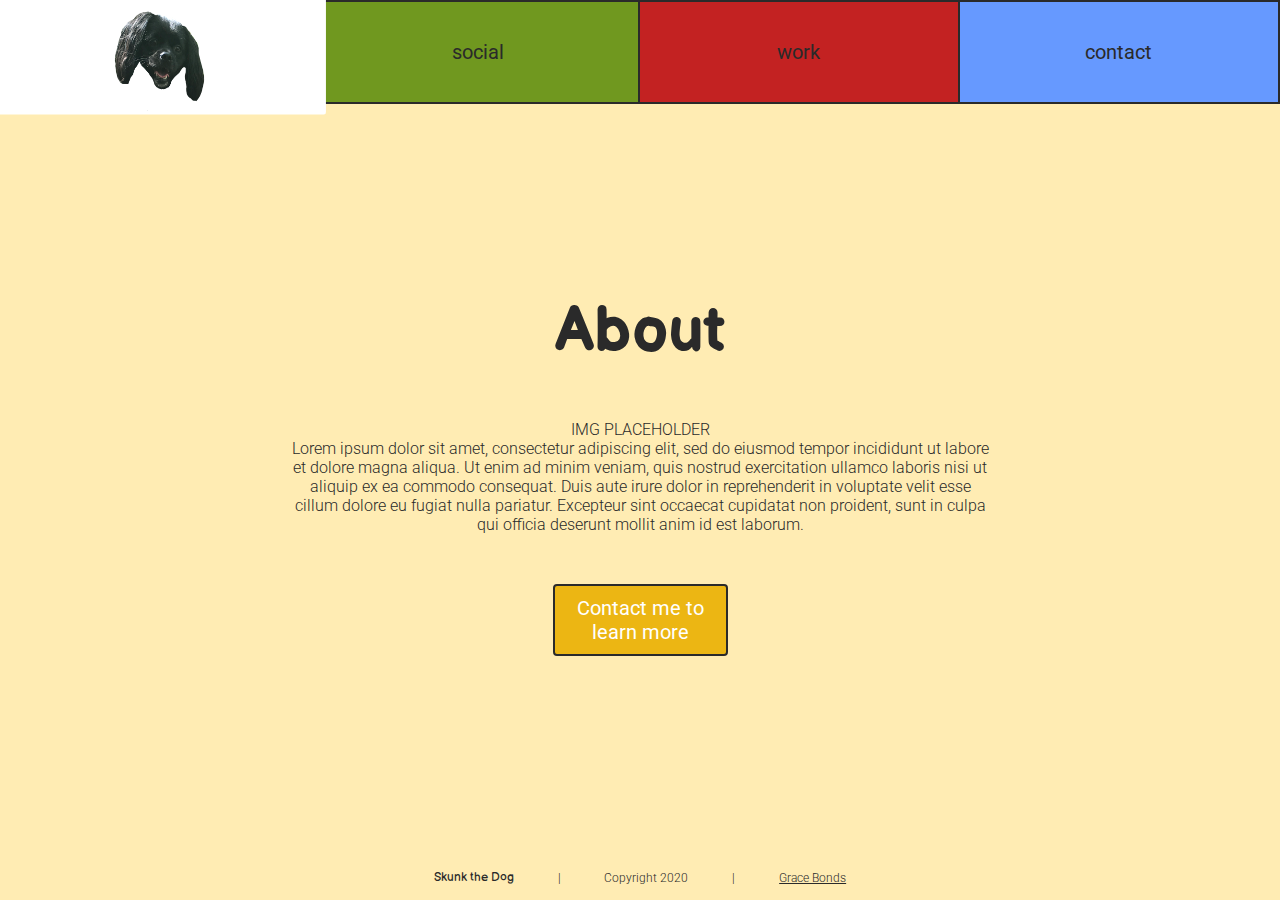
==== about/index.html @ 8d6aed48 "Added tablet/desktop styling for all pages except homepage" ====
<!doctype html>
<html class="no-js" lang="">

<head>
  <meta charset="utf-8">
  <title>About | Skunk the Dog</title>
  <meta name="description" content="">
  <meta name="viewport" content="width=device-width, initial-scale=1">

  <meta property="og:title" content="">
  <meta property="og:type" content="">
  <meta property="og:url" content="">
  <meta property="og:image" content="">

  <link rel="manifest" href="site.webmanifest">
  <link rel="apple-touch-icon" href="icon.png">
  <!-- Place favicon.ico in the root directory -->

  <link rel="stylesheet" href="../css/normalize.css">
  <link rel="stylesheet" href="../css/main.css">

  <meta name="theme-color" content="#fafafa">

  <!-- Google Fonts -->
  <link
    href="https://fonts.googleapis.com/css2?family=Balsamiq+Sans:wght@400;700&family=Roboto:wght@100;300;400&display=swap"
    rel="stylesheet">
</head>

<body class="color-1-light">

  <header>
    <nav>
      <ul>
        <a href="../index.html" class="border-heavy-left color-white home-link">
          <li>
            <img src="../img/skunk_outdoors_01_headcrop.png" alt="Link to homepage">
          </li>
        </a>
        <!--
        <a href="../about/index.html" class="color-1 border-heavy-left">
          <li>
            about
          </li>
        </a>
        -->
        <a href="../social/index.html" class="color-2">
          <li>
            social
          </li>
        </a>
        <a href="../work/index.html" class="color-3">
          <li>
            work
          </li>
        </a>
        <a href="../contact/index.html" class="color-4 border-heavy-right">
          <li>
            contact
          </li>
        </a>
      </ul>
    </nav>
  </header>

  <main>
    <h1>About</h1>
    <div class="content-container">
      <p>IMG PLACEHOLDER</p>
      <p>Lorem ipsum dolor sit amet, consectetur adipiscing elit, sed do eiusmod tempor incididunt ut labore et dolore
        magna aliqua. Ut enim ad minim veniam, quis nostrud exercitation ullamco laboris nisi ut aliquip ex ea commodo
        consequat. Duis aute irure dolor in reprehenderit in voluptate velit esse cillum dolore eu fugiat nulla
        pariatur.
        Excepteur sint occaecat cupidatat non proident, sunt in culpa qui officia deserunt mollit anim id est laborum.
      </p>
    </div> <!-- content-container ends -->
    <button class="color-1-dark">
      Contact me to <br>
      learn more
    </button>
  </main>

  <footer>
    <div class="footer-content-container">
      <div class="site-name">
        <a href="../index.html">Skunk the Dog</a>
      </div>
      <div>
        |
      </div>
      <div class="copyright">
        Copyright 2020
      </div>
      <div>
        |
      </div>
      <div class="author-name">
        <a href="http://www.gracebonds.com/" target="_new">
          Grace Bonds
        </a>
      </div>
    </div> <!-- footer-content-container ends -->
  </footer>


  <div>
    <!-- boilerplate script for js -->
    <script src="js/vendor/modernizr-3.11.2.min.js"></script>
    <script src="js/plugins.js"></script>
    <script src="js/main.js"></script>
  </div>

  <!-- Google Analytics: change UA-XXXXX-Y to be your site's ID. -->
  <script>
    window.ga = function () { ga.q.push(arguments) }; ga.q = []; ga.l = +new Date;
    ga('create', 'UA-XXXXX-Y', 'auto'); ga('set', 'anonymizeIp', true); ga('set', 'transport', 'beacon'); ga('send', 'pageview')
  </script>
  <script src="https://www.google-analytics.com/analytics.js" async></script>
</body>

</html>
---- css/main.css ----
/*! HTML5 Boilerplate v8.0.0 | MIT License | https://html5boilerplate.com/ */

/* main.css 2.1.0 | MIT License | https://github.com/h5bp/main.css#readme */

/*
 * What follows is the result of much research on cross-browser styling.
 * Credit left inline and big thanks to Nicolas Gallagher, Jonathan Neal,
 * Kroc Camen, and the H5BP dev community and team.
 */

/* ==========================================================================
   Base styles: opinionated defaults
   ========================================================================== */

html {
  color: #222;
  font-size: 1em;
  line-height: 1.4;
}

/*
 * Remove text-shadow in selection highlight:
 * https://twitter.com/miketaylr/status/12228805301
 *
 * Vendor-prefixed and regular ::selection selectors cannot be combined:
 * https://stackoverflow.com/a/16982510/7133471
 *
 * Customize the background color to match your design.
 */

::-moz-selection {
  background: #b3d4fc;
  text-shadow: none;
}

::selection {
  background: #b3d4fc;
  text-shadow: none;
}

/*
 * A better looking default horizontal rule
 */

hr {
  display: block;
  height: 1px;
  border: 0;
  border-top: 1px solid #ccc;
  margin: 1em 0;
  padding: 0;
}

/*
 * Remove the gap between audio, canvas, iframes,
 * images, videos and the bottom of their containers:
 * https://github.com/h5bp/html5-boilerplate/issues/440
 */

audio, canvas, iframe, img, svg, video {
  vertical-align: middle;
}

/*
 * Remove default fieldset styles.
 */

fieldset {
  border: 0;
  margin: 0;
  padding: 0;
}

/*
 * Allow only vertical resizing of textareas.
 */

textarea {
  resize: vertical;
}

/* ==========================================================================
   Author's custom styles
   ========================================================================== */

/* ----- Clearing Format Styles ----- */

h1, h2, h3, h4, p, figure {
  margin: 0;
  /* overrides default margins */
}

ul {
  margin: 0;
  padding: 0;
  /* overrides default margin and padding on lists */
}

li {
  list-style: none;
}

a {
  text-decoration: none;
  color: inherit;
}

/* ----- Global Layout Styles ----- */

html, body {
  height: 100%;
  /* above rule helps footer stick to bottom */
  /* source for sticky footer code: https://css-tricks.com/couple-takes-sticky-footer/ */
}

body {
  display: flex;
  flex-direction: column;
  /* above 2 rules help footer stick to bottom */
}

main {
  display: flex;
  justify-content: center;
  align-items: center;
  flex-direction: column;
  flex: 1 0 auto;
  /* above 1 rule helps footer stick to bottom */
  margin: 50px 25px 100px 25px;
  text-align: center;
}

footer {
  flex-shrink: 0;
  /* above rule helps footer stick to bottom */
}

/* ----- Typography & Coloring Styles ----- */

body {
  font: 300 16px 'Roboto', sans-serif;
  color: #2a2a2a;
}

h1 {
  font: 700 3em 'Balsamiq Sans', cursive;
}

.color-1 {
  background-color: hsl(45, 100%, 50%);
}

.color-1-light {
  background-color: hsl(45, 100%, 85%);
}

.color-1-dark {
  background-color: hsl(45, 85%, 50%);
  /* setting this above color for better contrast with white text */
}

.color-2 {
  background-color: hsl(80, 66%, 36%);
}

.color-2-light {
  background-color: hsl(80, 66%, 85%);
}

.color-3 {
  background-color: hsl(0, 70%, 45%);
}

.color-3-light {
  background-color: hsl(0, 70%, 85%);
}

.color-4 {
  background-color: hsl(220, 100%, 70%);
}

.color-4-light {
  background-color: hsla(220, 100%, 85%);
}

.color-white {
  background-color: white;
}

/* ---------- Base Nav Styles ---------- */

nav ul {
  display: flex;
  justify-content: space-around;
  align-items: center;
}

nav a {
  /* breaking out border stylings below so I can specify width on top and sides */
  border-width: 2.5px 1.5px;
  border-style: solid;
  border-color: #2a2a2a;
  width: 25%;
  min-height: 100px;
  display: flex;
  justify-content: center;
  align-items: center;
  font: 400 1em 'Roboto', sans-serif;
}

nav a:hover {
  transform: scale(1.05, 1.25);
  transition-duration: 0.2s;
  border-radius: 2px;
  border: none;
  /* TODO how can I remove border and transform element without affecting alignment of neighboring nav item? */
}

.border-heavy-left {
  border-left: 2.5px solid #2a2a2a;
}

.border-heavy-right {
  border-right: 2.5px solid #2a2a2a;
}

.border-light-bottom {
  border-bottom: 1.5px solid #2a2a2a;
}

.border-light-top {
  border-top: 1.5px solid #2a2a2a;
}

.home-link img {
  width: 85%;
  max-width: 90px;
  margin: 1.25em 0 0 .5em;
  /* transform: rotate(5deg) */
}

.home-link a:hover {
  /* TODO is there a way to prevent this particular nav item from scaling? apparently scaling affects all child elements. 
  code below DID NOT have any effect. */
  /* transform: scale(0,0);
  border-radius: 0;
  border: 2.5px solid #2a2a2a; */
}

.home-link img:hover {
  /* transform: scale(1.01) rotate(7deg);
  transition-duration: 0.2s; */
}

/* ---------- Base Footer Styles ---------- */

/* ----- See "Global Layout Styles" section for rules making footer stick to bottom ---- */

footer {
  display: flex;
  justify-content: center;
  align-items: center;
}

.footer-content-container {
  display: flex;
  justify-content: space-evenly;
  align-items: center;
  font-size: .75em;
  margin-bottom: 15px;
  width: 90%;
  max-width: 500px;
}

.site-name {
  font: 400 1em 'Balsamiq Sans', cursive;
}

footer .author-name a {
  text-decoration: underline;
}

footer .site-name a:hover,
footer .author-name a:hover {
  color: hsl(220, 75%, 50%);
  /* this color is slightly darker than the standard blue */
}

footer .author-name a:active {
  font-weight: 400;
}

/* TODO should I apply the link styling to all links? */

/* ---------- Base Pages Styles ---------- */

/* ---------- [About, Social, Work, Contact] 
              Homepage Styles are farther below since it's more specific ---------- */

main h1 {
  margin-bottom: 25px;
}

.content-container {
  margin: 25px 0;
}

button {
  width: 75%;
  max-width: 175px;
  margin: 25px 0;
  padding: 10px;
  color: white;
  border: 2px solid #2a2a2a;
  /* font: 400 1.125em 'Balsamiq Sans', cursive; */
  /* I can't decide between using Balsamiq or Roboto for buttons, leaving Roboto active */
  font: 400 1.25em 'Roboto', sans-serif;
  border-radius: 4px;
}

/* ---------- Base Homepage Styles ---------- */

/* ---------- Styling for all other pages is above ---------- */

#homepage-hero {
  display: flex;
  justify-content: center;
  align-items: center;
  flex-flow: column;
}

#homepage-hero h1 {
  font-size: 13vw;
  text-align: center;
  margin: 15px;
}

#homepage-hero img {
  width: 85%;
  margin: 15px;
}

#homepage-hero img:hover {
  transform: scale(1.01) rotate(2deg);
  transition-duration: 0.2s;
}

#homepage-nav {
  margin-bottom: 75px;
}

#homepage-nav ul {
  margin: 15px;
  justify-content: center;
  flex-flow: row wrap;
}

#homepage-nav a {
  width: 48%;
}

/* ==========================================================================
   Helper classes
   ========================================================================== */

/*
 * Hide visually and from screen readers
 */

.hidden, [hidden] {
  display: none !important;
}

/*
 * Hide only visually, but have it available for screen readers:
 * https://snook.ca/archives/html_and_css/hiding-content-for-accessibility
 *
 * 1. For long content, line feeds are not interpreted as spaces and small width
 *    causes content to wrap 1 word per line:
 *    https://medium.com/@jessebeach/beware-smushed-off-screen-accessible-text-5952a4c2cbfe
 */

.sr-only {
  border: 0;
  clip: rect(0, 0, 0, 0);
  height: 1px;
  margin: -1px;
  overflow: hidden;
  padding: 0;
  position: absolute;
  white-space: nowrap;
  width: 1px;
  /* 1 */
}

/*
 * Extends the .sr-only class to allow the element
 * to be focusable when navigated to via the keyboard:
 * https://www.drupal.org/node/897638
 */

.sr-only.focusable:active, .sr-only.focusable:focus {
  clip: auto;
  height: auto;
  margin: 0;
  overflow: visible;
  position: static;
  white-space: inherit;
  width: auto;
}

/*
 * Hide visually and from screen readers, but maintain layout
 */

.invisible {
  visibility: hidden;
}

/*
 * Clearfix: contain floats
 *
 * For modern browsers
 * 1. The space content is one way to avoid an Opera bug when the
 *    `contenteditable` attribute is included anywhere else in the document.
 *    Otherwise it causes space to appear at the top and bottom of elements
 *    that receive the `clearfix` class.
 * 2. The use of `table` rather than `block` is only necessary if using
 *    `:before` to contain the top-margins of child elements.
 */

.clearfix::before, .clearfix::after {
  content: " ";
  display: table;
}

.clearfix::after {
  clear: both;
}

/* ==========================================================================
   EXAMPLE Media Queries for Responsive Design.
   These examples override the primary ('mobile first') styles.
   Modify as content requires.
   ========================================================================== */

@media only screen and (min-width: 35em) {
  /* Tablet Styles */
  /* ---------- Tablet Nav Styles ---------- */
  nav a {
    font-size: 1.25em;
  }
  .home-link img {
    width: 100%;
    margin: .75em 0 0 0;
  }
  /* ---------- Tablet Footer Styles ---------- */
  /* ---------- Tablet Pages Styles ---------- */
  /* ---------- [About, Social, Work, Contact] 
              Homepage Styles are farther below since it's more specific ---------- */
  main {
    margin: 75px 150px;
  }
  .content-container {
    max-width: 700px;
  }
  h1 {
    font-size: 4em;
  }
  /* ---------- Tablet Homepage Styles ---------- */
}

@media print, (-webkit-min-device-pixel-ratio: 1.25), (min-resolution: 1.25dppx), (min-resolution: 120dpi) {
  /* Style adjustments for high resolution devices */
}

/* ==========================================================================
   Print styles.
   Inlined to avoid the additional HTTP request:
   https://www.phpied.com/delay-loading-your-print-css/
   ========================================================================== */

@media print {
  *, *::before, *::after {
    background: #fff !important;
    color: #000 !important;
    /* Black prints faster */
    box-shadow: none !important;
    text-shadow: none !important;
  }
  a, a:visited {
    text-decoration: underline;
  }
  a[href]::after {
    content: " (" attr(href) ")";
  }
  abbr[title]::after {
    content: " (" attr(title) ")";
  }
  /*
   * Don't show links that are fragment identifiers,
   * or use the `javascript:` pseudo protocol
   */
  a[href^="#"]::after, a[href^="javascript:"]::after {
    content: "";
  }
  pre {
    white-space: pre-wrap !important;
  }
  pre, blockquote {
    border: 1px solid #999;
    page-break-inside: avoid;
  }
  /*
   * Printing Tables:
   * https://web.archive.org/web/20180815150934/http://css-discuss.incutio.com/wiki/Printing_Tables
   */
  thead {
    display: table-header-group;
  }
  tr, img {
    page-break-inside: avoid;
  }
  p, h2, h3 {
    orphans: 3;
    widows: 3;
  }
  h2, h3 {
    page-break-after: avoid;
  }
}
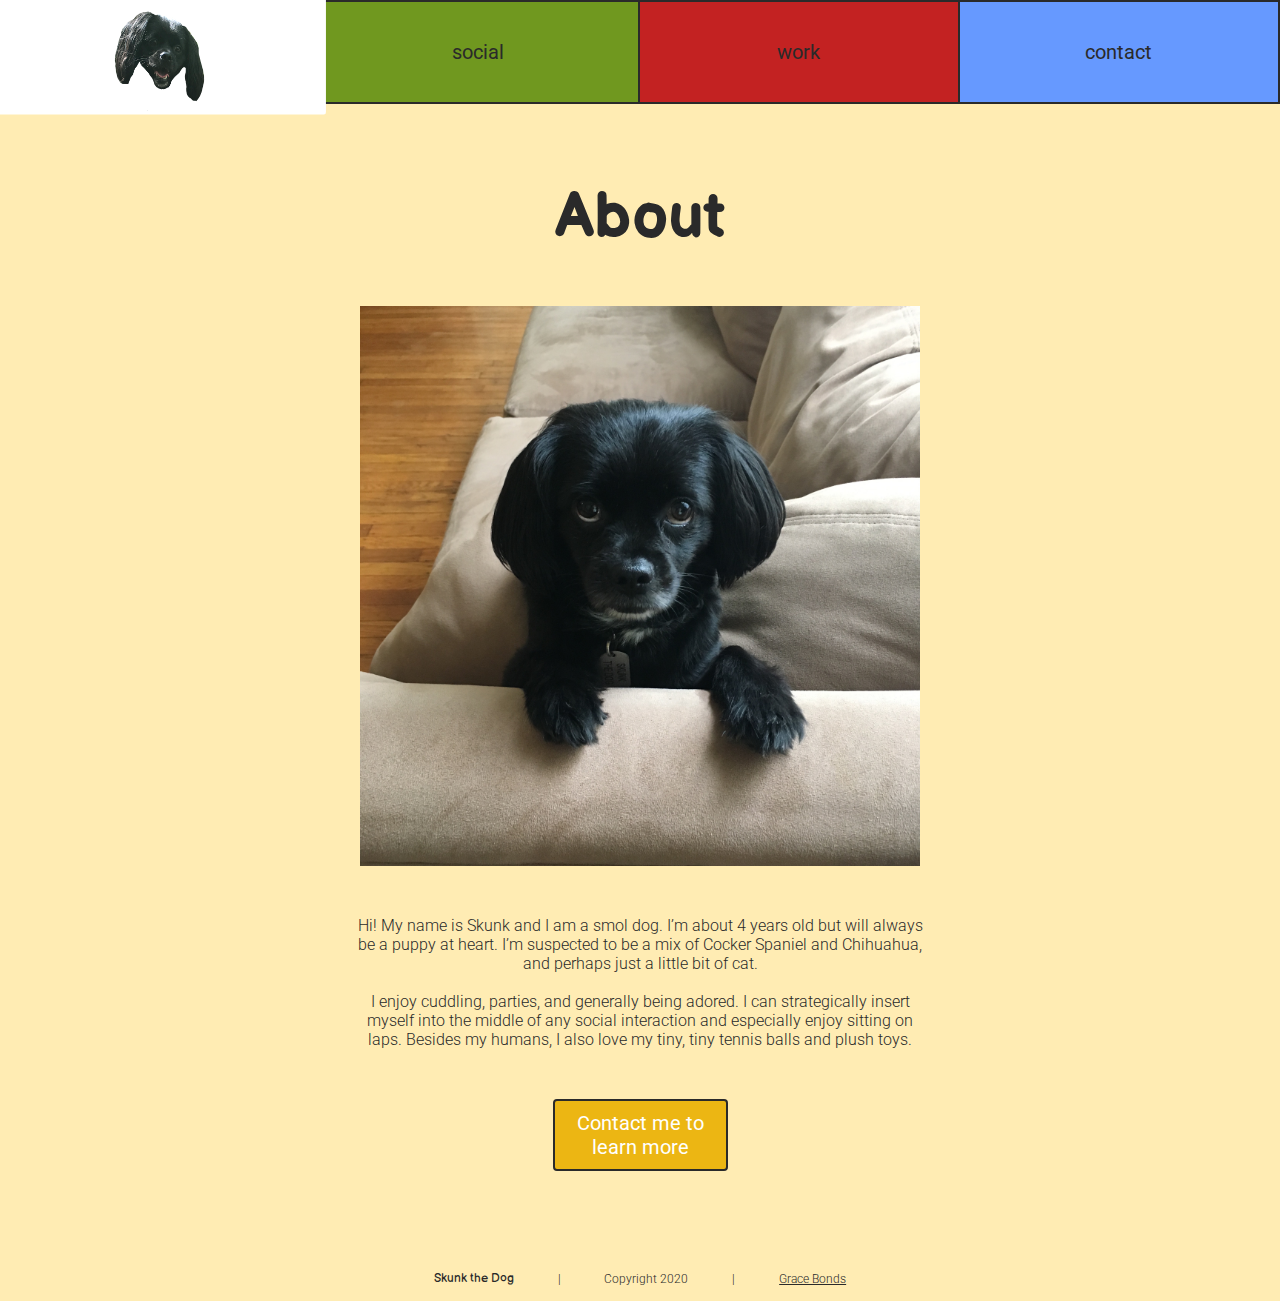
==== commit 5c65c670: "Added content to About and Work pages, updated desktop and mobile styling" ====
--- a/about/index.html
+++ b/about/index.html
@@ -66,12 +66,14 @@
   <main>
     <h1>About</h1>
     <div class="content-container">
-      <p>IMG PLACEHOLDER</p>
-      <p>Lorem ipsum dolor sit amet, consectetur adipiscing elit, sed do eiusmod tempor incididunt ut labore et dolore
-        magna aliqua. Ut enim ad minim veniam, quis nostrud exercitation ullamco laboris nisi ut aliquip ex ea commodo
-        consequat. Duis aute irure dolor in reprehenderit in voluptate velit esse cillum dolore eu fugiat nulla
-        pariatur.
-        Excepteur sint occaecat cupidatat non proident, sunt in culpa qui officia deserunt mollit anim id est laborum.
+      <img src="../img/couch_square.JPG" alt="Skunk the Dog sitting on a couch">
+      <p>Hi! My name is Skunk and I am a smol dog. I’m about 4 years old but will always be a puppy at heart. I’m
+        suspected to be a mix of Cocker Spaniel and Chihuahua, and perhaps just a little bit of cat. 
+        <br>
+        <br>
+        I enjoy cuddling, parties, and generally being adored. I can strategically insert myself into the middle of any
+        social interaction and especially enjoy sitting on laps. Besides my humans, I also love my tiny, tiny tennis
+        balls and plush toys.
       </p>
     </div> <!-- content-container ends -->
     <button class="color-1-dark">
--- a/css/main.css
+++ b/css/main.css
@@ -280,8 +280,7 @@
   text-decoration: underline;
 }
 
-footer .site-name a:hover,
-footer .author-name a:hover {
+footer .site-name a:hover, footer .author-name a:hover {
   color: hsl(220, 75%, 50%);
   /* this color is slightly darker than the standard blue */
 }
@@ -303,6 +302,36 @@
 
 .content-container {
   margin: 25px 0;
+  display: flex;
+  justify-content: center;
+  align-items: center;
+  flex-flow: column wrap;
+}
+
+.content-container img {
+  width: 80%;
+  margin-bottom: 50px;
+  /* setting margin-bottom to 50 so it matches the space between h1/content-container and content-container/button */
+}
+
+.content-container p {
+  max-width: 575px;
+}
+
+.content-container ul {
+  display: flex;
+  justify-content: space-between;
+  align-items: flex-start;
+  flex-flow: row wrap;
+  width: 75%;
+  margin-left: 50px;
+}
+
+.content-container li {
+  list-style: disc outside;
+  text-align: left;
+  width: 45%;
+  margin: 10px 10px 10px 15px;
 }
 
 button {
@@ -322,25 +351,26 @@
 
 /* ---------- Styling for all other pages is above ---------- */
 
-#homepage-hero {
+.homepage-content-container {
   display: flex;
   justify-content: center;
   align-items: center;
   flex-flow: column;
-}
-
-#homepage-hero h1 {
+  margin: 25px 0;
+}
+
+.homepage-content-container h1 {
   font-size: 13vw;
   text-align: center;
   margin: 15px;
 }
 
-#homepage-hero img {
+.homepage-content-container img {
   width: 85%;
   margin: 15px;
 }
 
-#homepage-hero img:hover {
+.homepage-content-container img:hover {
   transform: scale(1.01) rotate(2deg);
   transition-duration: 0.2s;
 }
@@ -444,7 +474,8 @@
    Modify as content requires.
    ========================================================================== */
 
-@media only screen and (min-width: 35em) {
+@media only screen and (min-width: 1024px) {
+  /* NOTE set min-width to 1024px b/c homepage nav items weren't lining up in row between 768-1024px width */
   /* Tablet Styles */
   /* ---------- Tablet Nav Styles ---------- */
   nav a {
@@ -454,78 +485,130 @@
     width: 100%;
     margin: .75em 0 0 0;
   }
-  /* ---------- Tablet Footer Styles ---------- */
   /* ---------- Tablet Pages Styles ---------- */
   /* ---------- [About, Social, Work, Contact] 
               Homepage Styles are farther below since it's more specific ---------- */
   main {
     margin: 75px 150px;
-  }
+    justify-content: flex-start;
+  }
+
+
   .content-container {
-    max-width: 700px;
-  }
+max-width: 700px;
+  }
+
+
+/* WORKING 
+  .content-container {
+    flex-flow: row wrap;
+    align-items: flex-start;
+    
+  }
+
+  .content-container img,
+  .content-container p
+  .content-container ul {
+    width: 45%;
+  }
+
+copied from base styling
+  .content-container {
+    margin: 25px 0;
+    display: flex;
+    justify-content: center;
+    align-items: center;
+    flex-flow: column wrap;
+}
+
+*/
+
+
   h1 {
     font-size: 4em;
   }
   /* ---------- Tablet Homepage Styles ---------- */
-}
-
-@media print, (-webkit-min-device-pixel-ratio: 1.25), (min-resolution: 1.25dppx), (min-resolution: 120dpi) {
-  /* Style adjustments for high resolution devices */
-}
-
-/* ==========================================================================
+  .homepage-content-container {
+    display: flex;
+    justify-content: center;
+    align-items: center;
+    flex-flow: row-reverse;
+    /* max-width: 1600px; */
+    /* TODO how to prevent container from getting too big, while also centering content? 
+    might need to add another div layer. */
+  }
+  .homepage-content-container h1 {
+    font-size: 7vw;
+    text-align: left;
+    margin-left: 50px;
+  }
+  .homepage-content-container img {
+    width: 50%;
+  }
+  #homepage-nav ul {
+    margin: 0;
+  }
+  #homepage-nav a {
+    width: 24.66%;
+    border-width: 2.5px 1.5px;
+  }
+  #homepage-nav a:first-child {
+    border-left: 2.5px solid #2a2a2a;
+  }
+  #homepage-nav a:last-child {
+    border-right: 2.5px solid #2a2a2a;
+  }
+  /* ==========================================================================
    Print styles.
    Inlined to avoid the additional HTTP request:
    https://www.phpied.com/delay-loading-your-print-css/
    ========================================================================== */
-
-@media print {
-  *, *::before, *::after {
-    background: #fff !important;
-    color: #000 !important;
-    /* Black prints faster */
-    box-shadow: none !important;
-    text-shadow: none !important;
-  }
-  a, a:visited {
-    text-decoration: underline;
-  }
-  a[href]::after {
-    content: " (" attr(href) ")";
-  }
-  abbr[title]::after {
-    content: " (" attr(title) ")";
-  }
-  /*
+  @media print {
+    *, *::before, *::after {
+      background: #fff !important;
+      color: #000 !important;
+      /* Black prints faster */
+      box-shadow: none !important;
+      text-shadow: none !important;
+    }
+    a, a:visited {
+      text-decoration: underline;
+    }
+    a[href]::after {
+      content: " (" attr(href) ")";
+    }
+    abbr[title]::after {
+      content: " (" attr(title) ")";
+    }
+    /*
    * Don't show links that are fragment identifiers,
    * or use the `javascript:` pseudo protocol
    */
-  a[href^="#"]::after, a[href^="javascript:"]::after {
-    content: "";
-  }
-  pre {
-    white-space: pre-wrap !important;
-  }
-  pre, blockquote {
-    border: 1px solid #999;
-    page-break-inside: avoid;
-  }
-  /*
+    a[href^="#"]::after, a[href^="javascript:"]::after {
+      content: "";
+    }
+    pre {
+      white-space: pre-wrap !important;
+    }
+    pre, blockquote {
+      border: 1px solid #999;
+      page-break-inside: avoid;
+    }
+    /*
    * Printing Tables:
    * https://web.archive.org/web/20180815150934/http://css-discuss.incutio.com/wiki/Printing_Tables
    */
-  thead {
-    display: table-header-group;
-  }
-  tr, img {
-    page-break-inside: avoid;
-  }
-  p, h2, h3 {
-    orphans: 3;
-    widows: 3;
-  }
-  h2, h3 {
-    page-break-after: avoid;
-  }
-}+    thead {
+      display: table-header-group;
+    }
+    tr, img {
+      page-break-inside: avoid;
+    }
+    p, h2, h3 {
+      orphans: 3;
+      widows: 3;
+    }
+    h2, h3 {
+      page-break-after: avoid;
+    }
+  }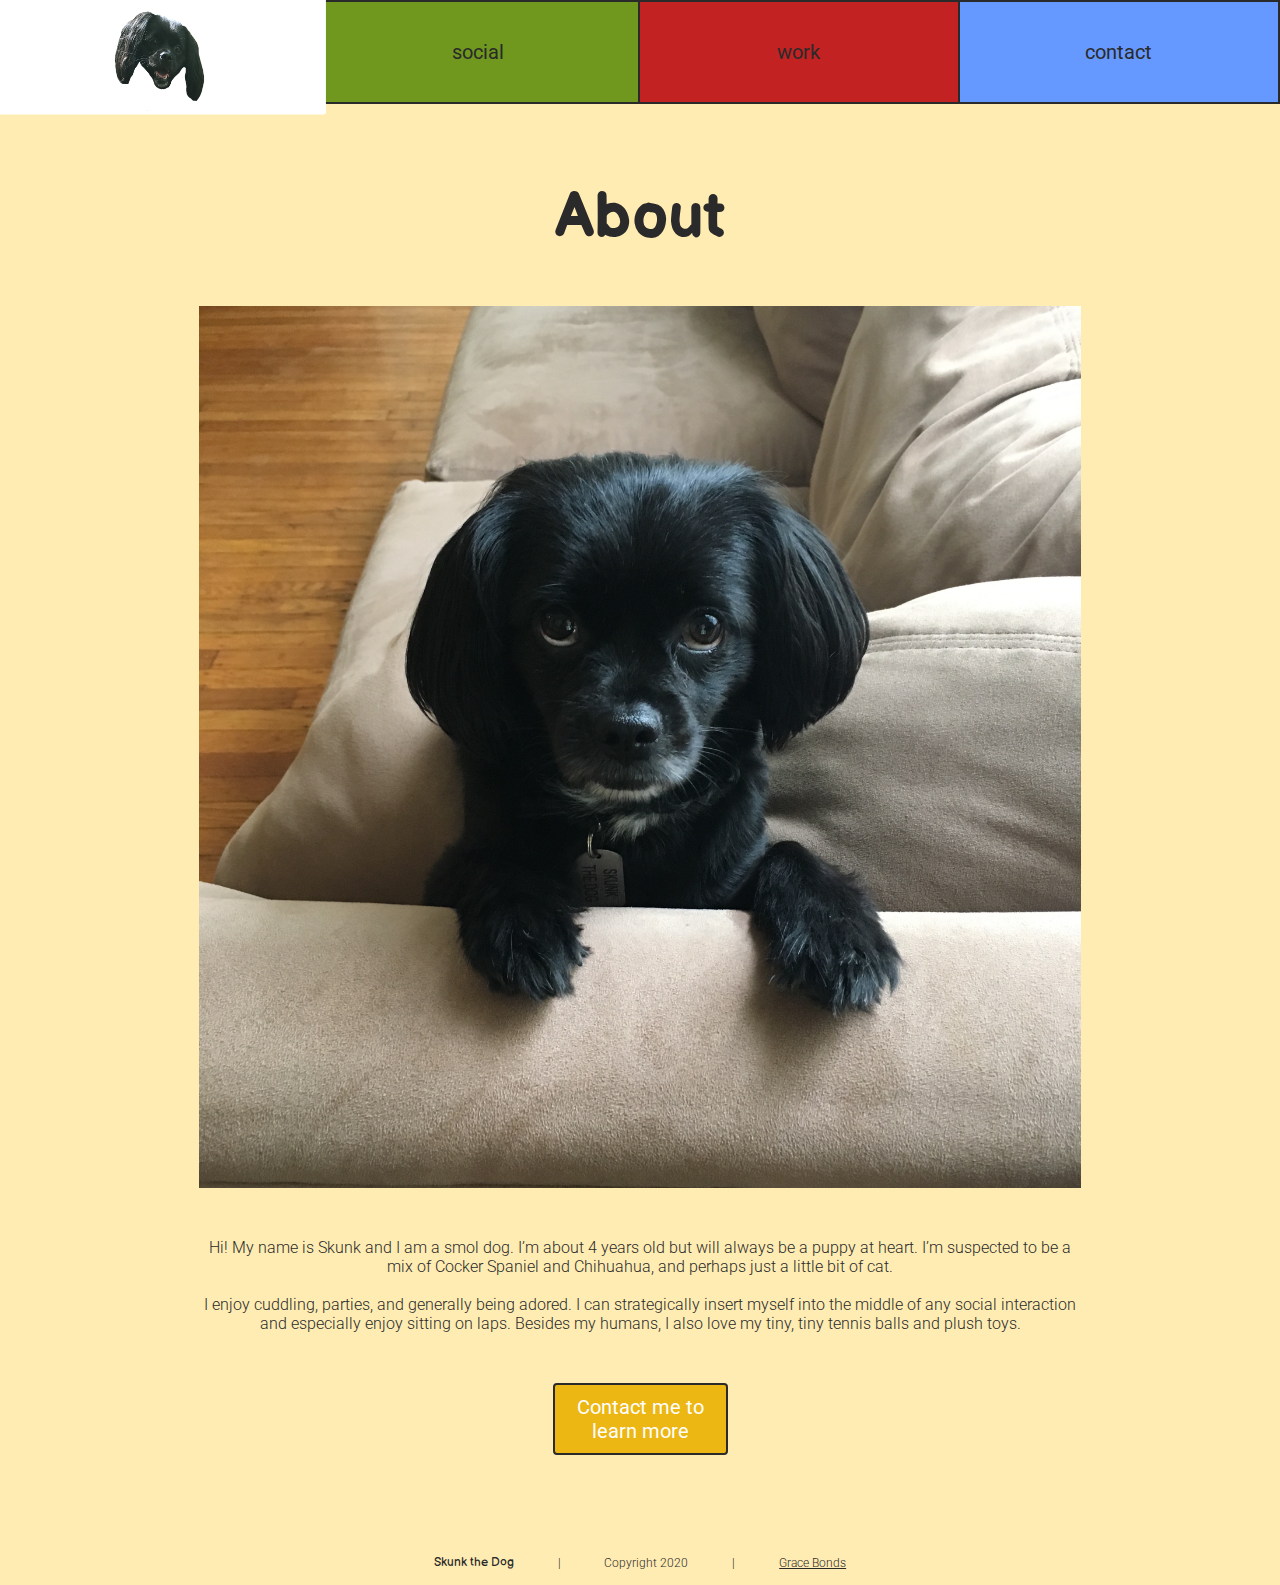
==== commit 1508d377: "Added responsive divs to About page for mobile design" ====
--- a/about/index.html
+++ b/about/index.html
@@ -66,15 +66,20 @@
   <main>
     <h1>About</h1>
     <div class="content-container">
-      <img src="../img/couch_square.JPG" alt="Skunk the Dog sitting on a couch">
-      <p>Hi! My name is Skunk and I am a smol dog. I’m about 4 years old but will always be a puppy at heart. I’m
-        suspected to be a mix of Cocker Spaniel and Chihuahua, and perhaps just a little bit of cat. 
-        <br>
-        <br>
-        I enjoy cuddling, parties, and generally being adored. I can strategically insert myself into the middle of any
-        social interaction and especially enjoy sitting on laps. Besides my humans, I also love my tiny, tiny tennis
-        balls and plush toys.
-      </p>
+      <div class="content-item">
+        <img src="../img/couch_square.JPG" alt="Skunk the Dog sitting on a couch">
+      </div> <!-- content-item ends -->
+      <div class="content-item">
+        <p>Hi! My name is Skunk and I am a smol dog. I’m about 4 years old but will always be a puppy at heart. I’m
+          suspected to be a mix of Cocker Spaniel and Chihuahua, and perhaps just a little bit of cat.
+          <br>
+          <br>
+          I enjoy cuddling, parties, and generally being adored. I can strategically insert myself into the middle of
+          any
+          social interaction and especially enjoy sitting on laps. Besides my humans, I also love my tiny, tiny tennis
+          balls and plush toys.
+        </p>
+      </div> <!-- content-item ends -->
     </div> <!-- content-container ends -->
     <button class="color-1-dark">
       Contact me to <br>
--- a/css/main.css
+++ b/css/main.css
@@ -308,15 +308,23 @@
   flex-flow: column wrap;
 }
 
+.content-item {
+  width: 90%;
+}
+
 .content-container img {
-  width: 80%;
+  width: 100%;
   margin-bottom: 50px;
   /* setting margin-bottom to 50 so it matches the space between h1/content-container and content-container/button */
 }
 
+
+
+/* WORKING
 .content-container p {
   max-width: 575px;
 }
+*/
 
 .content-container ul {
   display: flex;
@@ -494,12 +502,10 @@
   }
 
 
-  .content-container {
-max-width: 700px;
-  }
 
 
 /* WORKING 
+
   .content-container {
     flex-flow: row wrap;
     align-items: flex-start;
@@ -511,6 +517,11 @@
   .content-container ul {
     width: 45%;
   }
+
+  .content-container {
+max-width: 700px;
+  }
+
 
 copied from base styling
   .content-container {
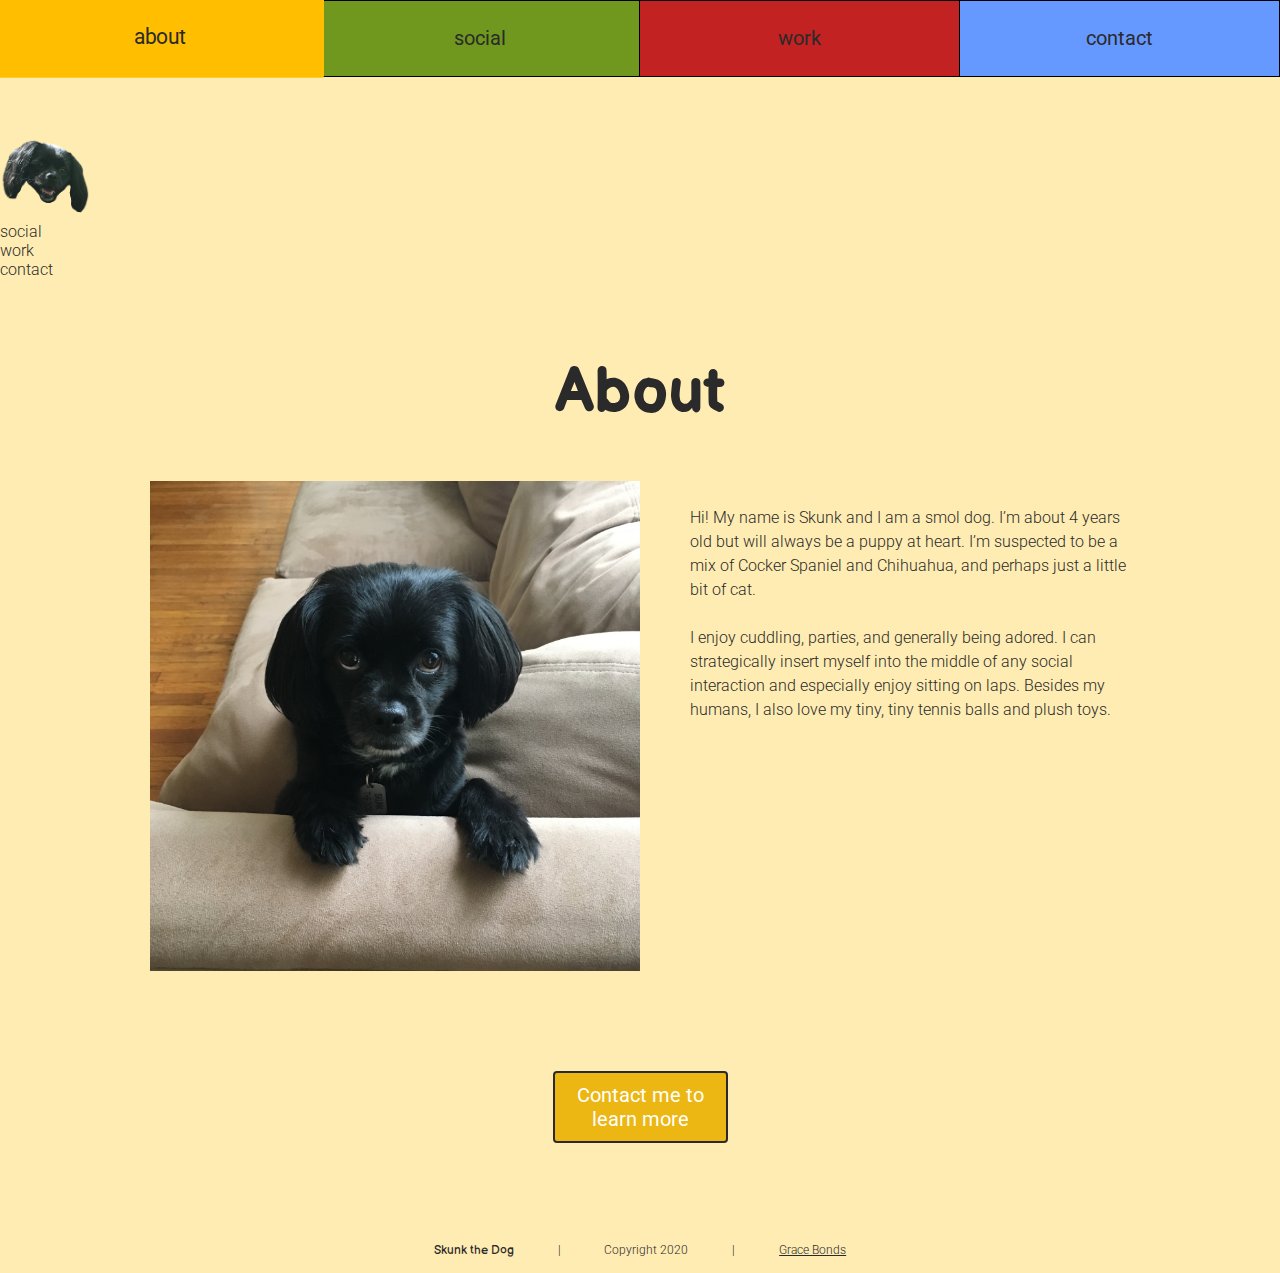
==== commit 957fb603: "Updated styling for all other page navs and corrected for separate styling on homepage nav" ====
--- a/about/index.html
+++ b/about/index.html
@@ -30,6 +30,29 @@
 <body class="color-1-light">
 
   <header>
+    <nav class="nav-grid gen-nav-grid__container">
+      <!-- nesting all grid-item divs inside of a so that whole div is clickable. -->
+      <a href="about/index.html">
+        <div class="nav-grid__item color-1">
+          about
+        </div>
+      </a>
+      <a href="social/index.html">
+        <div class="nav-grid__item color-2 inner-column">
+          social
+        </div>
+      </a>
+      <a href="work/index.html">
+        <div class="nav-grid__item color-3 inner-column">
+          work
+        </div>
+      </a>
+      <a href="contact/index.html">
+        <div class="nav-grid__item color-4 inner-column">
+          contact
+        </div>
+      </a>
+    </nav> <!-- .nav-grid__container -->
     <nav>
       <ul>
         <a href="../index.html" class="border-heavy-left color-white home-link">
--- a/css/main.css
+++ b/css/main.css
@@ -82,6 +82,21 @@
 /* ==========================================================================
    Author's custom styles
    ========================================================================== */
+
+/* ========== INDEX ========== 
+      Clearing Format Styles [My personal styling to clear default formatting]
+      Global Layout Styles
+      Typography & Coloring Styles
+      Base Nav Styles
+      Base Footer Styles
+      Base Homepage Styles
+      Base Pages Styles [About, Social, Work, Contact]
+      ~default Helper Classes section~
+      MEDIA QUERY for 1024px+
+        Desktop Nav Styles
+        Desktop Homepage Styles
+        Desktop Pages Styles
+*/
 
 /* ----- Clearing Format Styles ----- */
 
@@ -146,6 +161,10 @@
   font: 700 3em 'Balsamiq Sans', cursive;
 }
 
+p {
+  line-height: 1.5;
+}
+
 .color-1 {
   background-color: hsl(45, 100%, 50%);
 }
@@ -188,48 +207,49 @@
 }
 
 /* ---------- Base Nav Styles ---------- */
-
-nav ul {
-  display: flex;
-  justify-content: space-around;
-  align-items: center;
-}
-
-nav a {
-  /* breaking out border stylings below so I can specify width on top and sides */
-  border-width: 2.5px 1.5px;
-  border-style: solid;
-  border-color: #2a2a2a;
-  width: 25%;
-  min-height: 100px;
-  display: flex;
-  justify-content: center;
-  align-items: center;
+.nav-grid {
+  display: grid;
+  grid-gap: 0px;
+  margin-bottom: 50px;
+  /* separate styling for homepage and general pages below*/
+}
+
+    .home-nav-grid__container {
+      grid-template-columns: 50% 50%;
+    }
+
+    .home-nav-grid__container .mobile-top-row {
+      border-bottom: none
+      /* prevents grid from having double borders */
+    }
+
+    .home-nav-grid__container .mobile-left-column {
+      border-right: none;
+      /* prevents grid from having double borders */
+    }
+
+    .gen-nav-grid__container {
+      grid-template-columns: 25% 25% 25% 25%;
+    }
+
+    .gen-nav-grid__container .inner-column {
+      border-left: none;
+      /* prevents grid from having double borders */
+    }
+
+.nav-grid__item {
+  border: .5px solid black;
+  text-align: center;
+  height: 50px;
+  padding-top: 25px;
   font: 400 1em 'Roboto', sans-serif;
 }
 
-nav a:hover {
-  transform: scale(1.05, 1.25);
-  transition-duration: 0.2s;
+.nav-grid__item:hover {
+  transform: scale(1.025, 1.075);
+  transition-duration: 0.35s;
   border-radius: 2px;
   border: none;
-  /* TODO how can I remove border and transform element without affecting alignment of neighboring nav item? */
-}
-
-.border-heavy-left {
-  border-left: 2.5px solid #2a2a2a;
-}
-
-.border-heavy-right {
-  border-right: 2.5px solid #2a2a2a;
-}
-
-.border-light-bottom {
-  border-bottom: 1.5px solid #2a2a2a;
-}
-
-.border-light-top {
-  border-top: 1.5px solid #2a2a2a;
 }
 
 .home-link img {
@@ -291,10 +311,35 @@
 
 /* TODO should I apply the link styling to all links? */
 
+/* ---------- Base Homepage Styles ---------- */
+
+.homepage-content-container {
+  display: flex;
+  justify-content: center;
+  align-items: center;
+  flex-flow: column;
+  margin: 25px 0;
+}
+
+.homepage-content-container h1 {
+  font-size: 13vw;
+  text-align: center;
+  margin: 15px;
+}
+
+.homepage-content-container img {
+  width: 85%;
+  margin: 15px;
+}
+
+.homepage-content-container img:hover {
+  transform: scale(1.01) rotate(2deg);
+  transition-duration: 0.2s;
+}
+
 /* ---------- Base Pages Styles ---------- */
 
-/* ---------- [About, Social, Work, Contact] 
-              Homepage Styles are farther below since it's more specific ---------- */
+/* ---------- [About, Social, Work, Contact]  ---------- */
 
 main h1 {
   margin-bottom: 25px;
@@ -310,39 +355,31 @@
 
 .content-item {
   width: 90%;
-}
-
-.content-container img {
+  max-width: 500px;
+}
+
+.content-item img {
   width: 100%;
   margin-bottom: 50px;
   /* setting margin-bottom to 50 so it matches the space between h1/content-container and content-container/button */
 }
 
-
-
-/* WORKING
-.content-container p {
-  max-width: 575px;
-}
-*/
-
-.content-container ul {
+.content-item ul {
   display: flex;
   justify-content: space-between;
   align-items: flex-start;
   flex-flow: row wrap;
-  width: 75%;
   margin-left: 50px;
 }
 
-.content-container li {
+.content-item li {
   list-style: disc outside;
   text-align: left;
-  width: 45%;
   margin: 10px 10px 10px 15px;
-}
-
-button {
+  width: 100%;
+}
+
+button, #contact-form-submit {
   width: 75%;
   max-width: 175px;
   margin: 25px 0;
@@ -355,47 +392,28 @@
   border-radius: 4px;
 }
 
-/* ---------- Base Homepage Styles ---------- */
-
-/* ---------- Styling for all other pages is above ---------- */
-
-.homepage-content-container {
-  display: flex;
-  justify-content: center;
-  align-items: center;
-  flex-flow: column;
-  margin: 25px 0;
-}
-
-.homepage-content-container h1 {
-  font-size: 13vw;
-  text-align: center;
-  margin: 15px;
-}
-
-.homepage-content-container img {
-  width: 85%;
-  margin: 15px;
-}
-
-.homepage-content-container img:hover {
-  transform: scale(1.01) rotate(2deg);
-  transition-duration: 0.2s;
-}
-
-#homepage-nav {
-  margin-bottom: 75px;
-}
-
-#homepage-nav ul {
-  margin: 15px;
-  justify-content: center;
-  flex-flow: row wrap;
-}
-
-#homepage-nav a {
-  width: 48%;
-}
+.contact-form-container {
+  width: 100%;
+}
+
+.contact-form-container form {
+  width: 100%;
+}
+
+.contact-form-item {
+  width: 90%;
+  margin: 10px;
+  padding: 5px;
+  line-height: 2;
+  font: 100 16px 'Roboto', sans-serif;
+  font-style: italic;
+}
+
+/*
+#contact-form-submit {
+  background-color: hsl(220, 100%, 70%);
+}
+*/
 
 /* ==========================================================================
    Helper classes
@@ -477,68 +495,35 @@
 }
 
 /* ==========================================================================
-   EXAMPLE Media Queries for Responsive Design.
+   Media Queries for Responsive Design.
    These examples override the primary ('mobile first') styles.
    Modify as content requires.
    ========================================================================== */
 
 @media only screen and (min-width: 1024px) {
-  /* NOTE set min-width to 1024px b/c homepage nav items weren't lining up in row between 768-1024px width */
-  /* Tablet Styles */
-  /* ---------- Tablet Nav Styles ---------- */
-  nav a {
+  /* ---------- Desktop Nav Styles ---------- */
+  .nav-grid__item {
     font-size: 1.25em;
   }
+
   .home-link img {
     width: 100%;
     margin: .75em 0 0 0;
   }
-  /* ---------- Tablet Pages Styles ---------- */
-  /* ---------- [About, Social, Work, Contact] 
-              Homepage Styles are farther below since it's more specific ---------- */
-  main {
-    margin: 75px 150px;
-    justify-content: flex-start;
-  }
-
-
-
-
-/* WORKING 
-
-  .content-container {
-    flex-flow: row wrap;
-    align-items: flex-start;
-    
-  }
-
-  .content-container img,
-  .content-container p
-  .content-container ul {
-    width: 45%;
-  }
-
-  .content-container {
-max-width: 700px;
-  }
-
-
-copied from base styling
-  .content-container {
-    margin: 25px 0;
-    display: flex;
-    justify-content: center;
-    align-items: center;
-    flex-flow: column wrap;
-}
-
-*/
-
-
-  h1 {
-    font-size: 4em;
-  }
-  /* ---------- Tablet Homepage Styles ---------- */
+
+  .home-nav-grid__container {
+    grid-template-columns: 25% 25% 25% 25%;
+  }
+  .home-nav-grid__container .nav-grid__item {
+    border: .5px solid black;
+    /* must set border again to override mobile-top-row and mobile-left-column border:none settings */
+  }
+  .home-nav-grid__container .inner-column {
+    border-left: none;
+    /* this prevents grid from having double borders */
+  }
+
+  /* ---------- Desktop Homepage Styles ---------- */
   .homepage-content-container {
     display: flex;
     justify-content: center;
@@ -568,6 +553,30 @@
   }
   #homepage-nav a:last-child {
     border-right: 2.5px solid #2a2a2a;
+  }
+  /* ---------- Desktop Pages Styles ---------- */
+  /* ---------- [About, Social, Work, Contact] 
+              Homepage Styles are farther below since it's more specific ---------- */
+  main {
+    margin: 75px 150px;
+    justify-content: flex-start;
+  }
+  h1 {
+    font-size: 4em;
+  }
+  .content-container {
+    flex-flow: row wrap;
+    align-items: flex-start;
+  }
+  .content-item {
+    width: 50%;
+  }
+  .content-item p {
+    margin: 25px 0 0 50px;
+    text-align: left;
+  }
+  .content-item ul {
+    margin-left: 75px;
   }
   /* ==========================================================================
    Print styles.
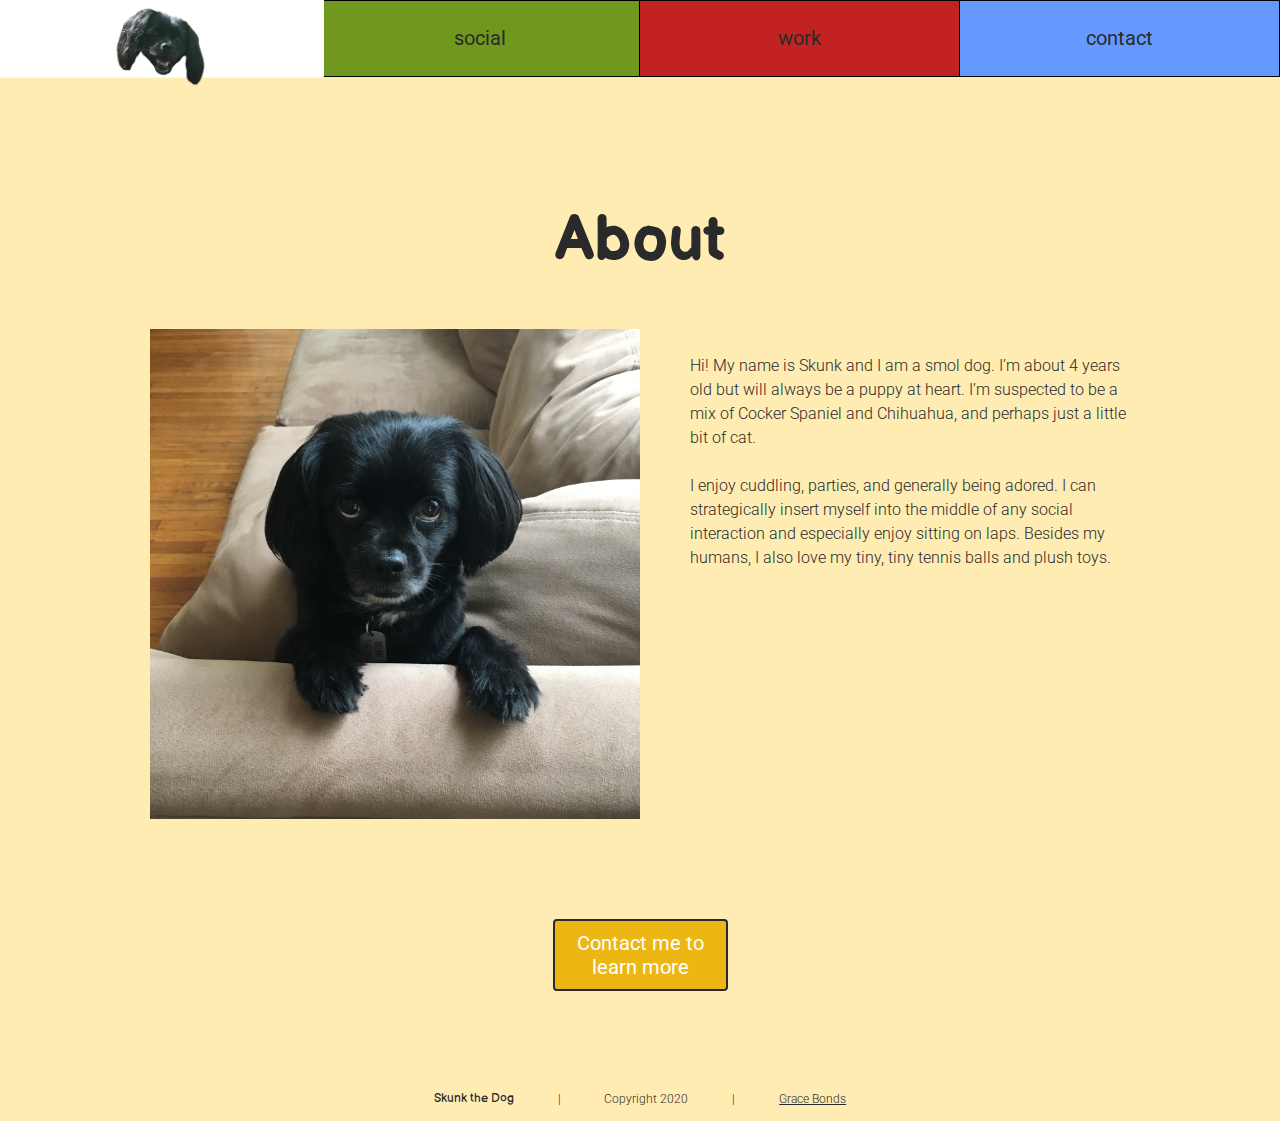
==== commit f7813895: "Updated styling for general pages nav" ====
--- a/about/index.html
+++ b/about/index.html
@@ -32,9 +32,14 @@
   <header>
     <nav class="nav-grid gen-nav-grid__container">
       <!-- nesting all grid-item divs inside of a so that whole div is clickable. -->
-      <a href="about/index.html">
+      <!-- <a href="about/index.html">
         <div class="nav-grid__item color-1">
           about
+        </div>
+      </a> -->
+      <a href="../index.html">
+        <div class="nav-grid__item color-white home-link-img">
+          <img src="../img/skunk_outdoors_01_headcrop.png" alt="Skunk the Dog's smiling face">
         </div>
       </a>
       <a href="social/index.html">
@@ -52,38 +57,7 @@
           contact
         </div>
       </a>
-    </nav> <!-- .nav-grid__container -->
-    <nav>
-      <ul>
-        <a href="../index.html" class="border-heavy-left color-white home-link">
-          <li>
-            <img src="../img/skunk_outdoors_01_headcrop.png" alt="Link to homepage">
-          </li>
-        </a>
-        <!--
-        <a href="../about/index.html" class="color-1 border-heavy-left">
-          <li>
-            about
-          </li>
-        </a>
-        -->
-        <a href="../social/index.html" class="color-2">
-          <li>
-            social
-          </li>
-        </a>
-        <a href="../work/index.html" class="color-3">
-          <li>
-            work
-          </li>
-        </a>
-        <a href="../contact/index.html" class="color-4 border-heavy-right">
-          <li>
-            contact
-          </li>
-        </a>
-      </ul>
-    </nav>
+    </nav> <!-- .nav-grid .gen-nav-grid__container -->
   </header>
 
   <main>
--- a/css/main.css
+++ b/css/main.css
@@ -252,14 +252,21 @@
   border: none;
 }
 
-.home-link img {
+.home-link-img {
+  display: flex;
+  justify-content: center;
+  align-items: center;
+  /* align-items: flex-end makes image line up properly */
+  
+}
+
+.home-link-img img {
   width: 85%;
   max-width: 90px;
-  margin: 1.25em 0 0 .5em;
   /* transform: rotate(5deg) */
 }
 
-.home-link a:hover {
+.home-link-img a:hover {
   /* TODO is there a way to prevent this particular nav item from scaling? apparently scaling affects all child elements. 
   code below DID NOT have any effect. */
   /* transform: scale(0,0);
@@ -267,7 +274,7 @@
   border: 2.5px solid #2a2a2a; */
 }
 
-.home-link img:hover {
+.home-link-img img:hover {
   /* transform: scale(1.01) rotate(7deg);
   transition-duration: 0.2s; */
 }
@@ -506,9 +513,8 @@
     font-size: 1.25em;
   }
 
-  .home-link img {
+  .home-link-img img {
     width: 100%;
-    margin: .75em 0 0 0;
   }
 
   .home-nav-grid__container {
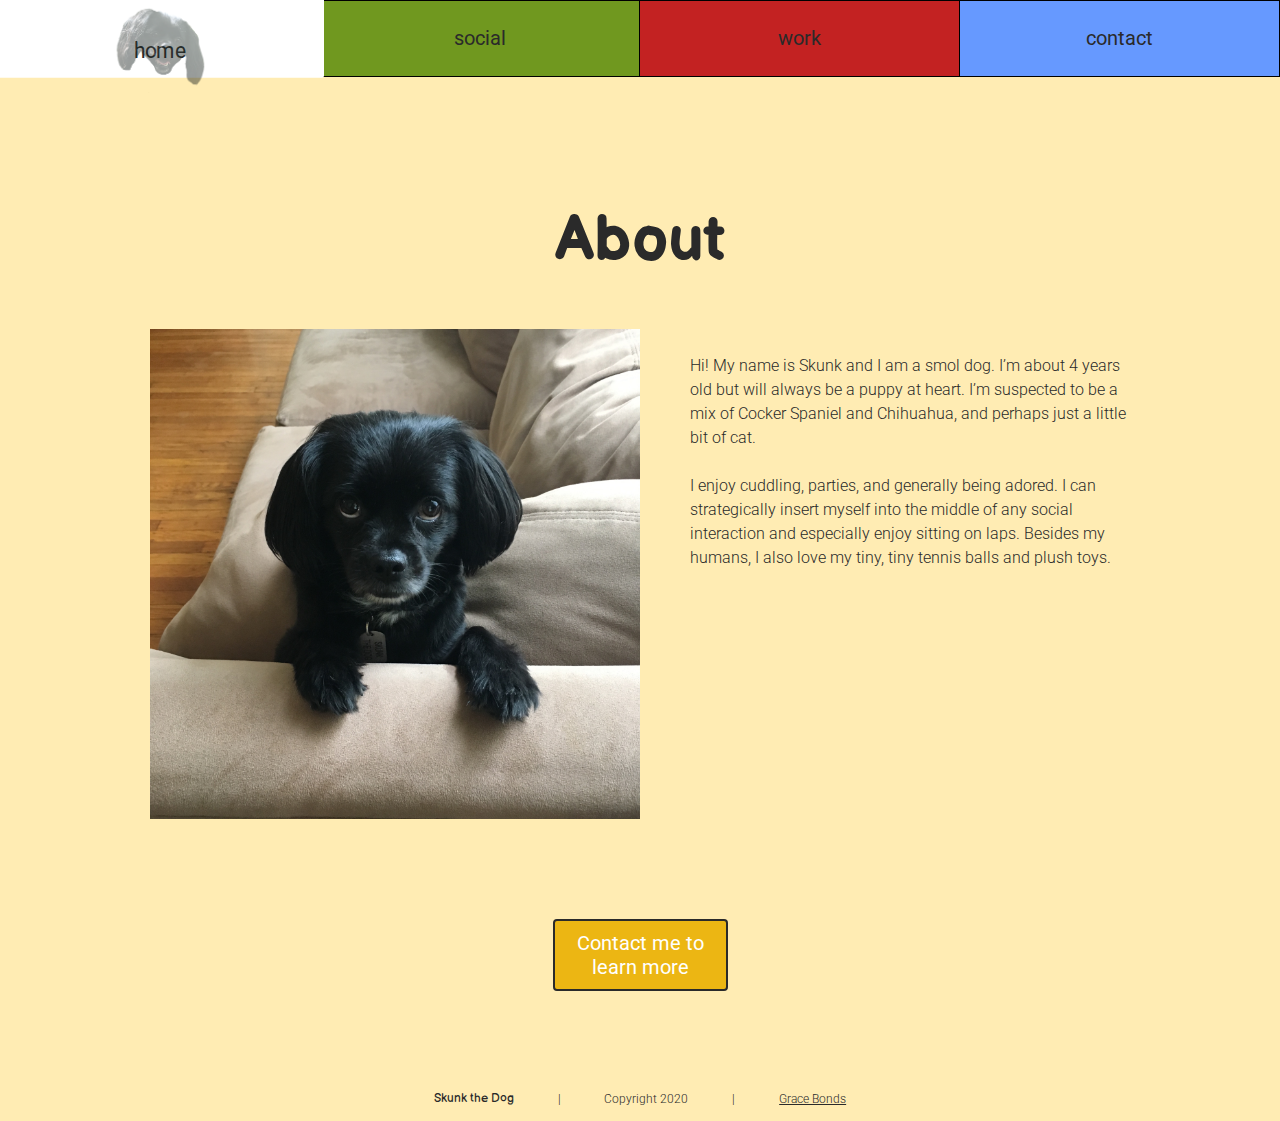
==== commit 4a1c81ec: "Styled home-link image in nav, hover affect" ====
--- a/about/index.html
+++ b/about/index.html
@@ -39,6 +39,10 @@
       </a> -->
       <a href="../index.html">
         <div class="nav-grid__item color-white home-link-img">
+          <div class="hover-overlay">
+            home
+          </div>
+          <!-- TODO center home based on row height, right now it's centered based on img height and placement. -->
           <img src="../img/skunk_outdoors_01_headcrop.png" alt="Skunk the Dog's smiling face">
         </div>
       </a>
--- a/css/main.css
+++ b/css/main.css
@@ -257,27 +257,34 @@
   justify-content: center;
   align-items: center;
   /* align-items: flex-end makes image line up properly */
-  
 }
 
 .home-link-img img {
   width: 85%;
   max-width: 90px;
-  /* transform: rotate(5deg) */
-}
-
-.home-link-img a:hover {
-  /* TODO is there a way to prevent this particular nav item from scaling? apparently scaling affects all child elements. 
-  code below DID NOT have any effect. */
-  /* transform: scale(0,0);
-  border-radius: 0;
-  border: 2.5px solid #2a2a2a; */
-}
-
-.home-link-img img:hover {
-  /* transform: scale(1.01) rotate(7deg);
-  transition-duration: 0.2s; */
-}
+  display: block;
+  /* display: block must be set for hover-overlay to work */
+  opacity: 1;
+}
+
+.hover-overlay {
+  opacity: 0;
+  position: absolute;
+}
+
+.nav-grid__item:hover img {
+  opacity: 0.45;
+}
+
+.nav-grid__item:hover .hover-overlay {
+  opacity: 1;
+  transition-duration: 0.35s;
+}
+
+/* used w3 tutorial for image hover overlay: https://www.w3schools.com/howto/howto_css_image_overlay.asp on 12/2/20 */
+
+
+
 
 /* ---------- Base Footer Styles ---------- */
 
@@ -527,6 +534,11 @@
   .home-nav-grid__container .inner-column {
     border-left: none;
     /* this prevents grid from having double borders */
+  }
+
+  .nav-grid__item:hover {
+    border: none;
+    /* must set border again to override other override above. TODO is there a more efficient way to do this? */
   }
 
   /* ---------- Desktop Homepage Styles ---------- */
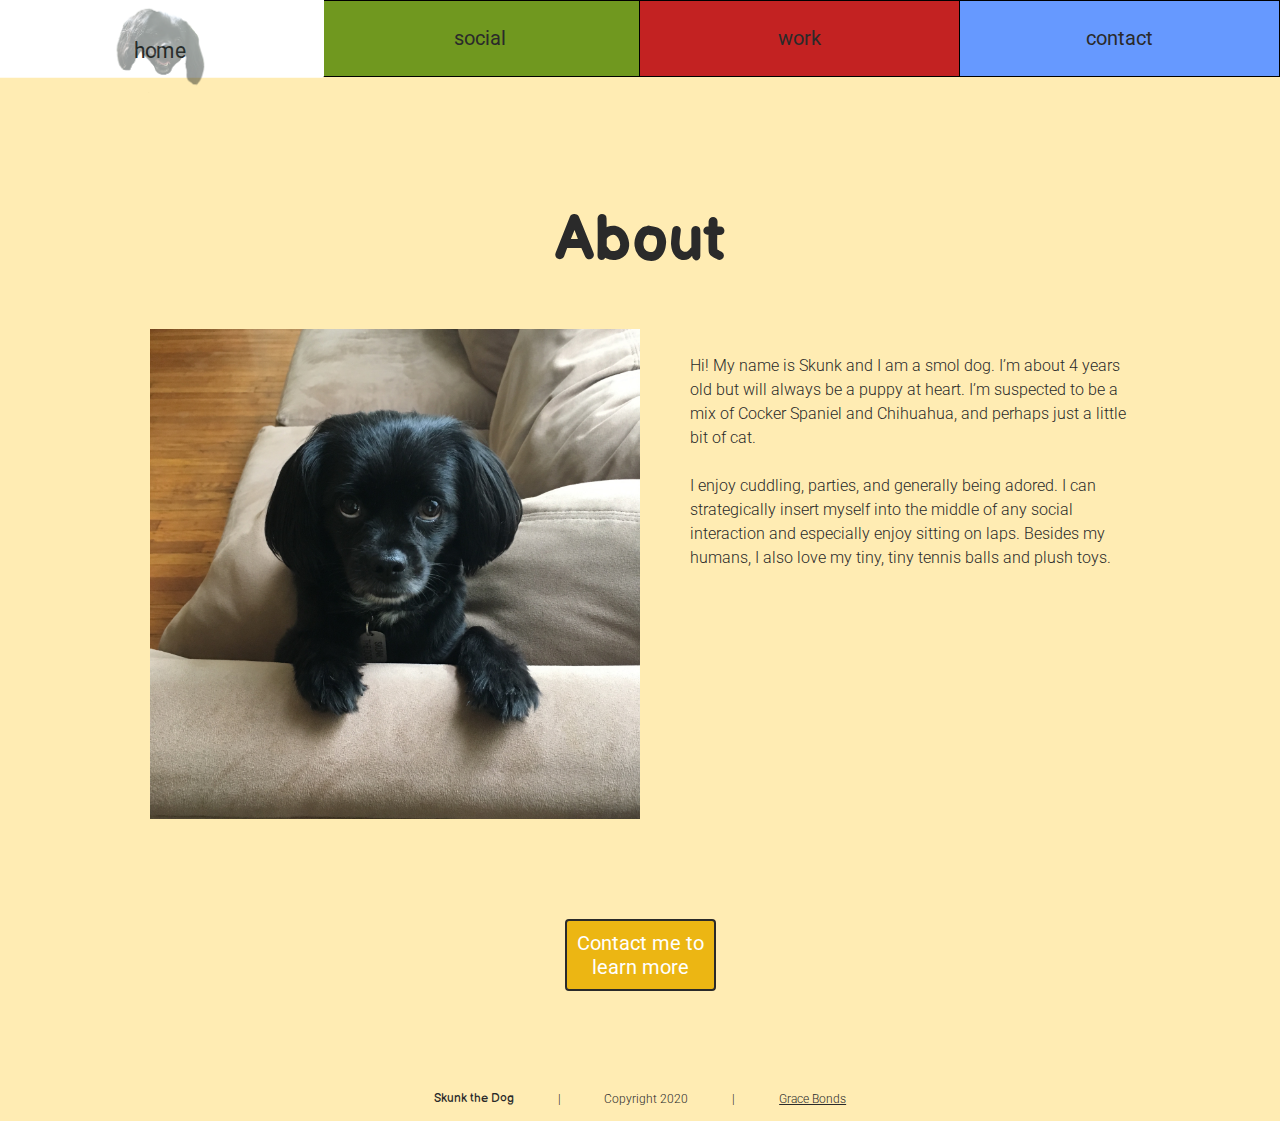
==== commit db678dce: "Added links to buttons" ====
--- a/about/index.html
+++ b/about/index.html
@@ -32,7 +32,7 @@
   <header>
     <nav class="nav-grid gen-nav-grid__container">
       <!-- nesting all grid-item divs inside of a so that whole div is clickable. -->
-      <!-- <a href="about/index.html">
+      <!-- <a href="../about/index.html">
         <div class="nav-grid__item color-1">
           about
         </div>
@@ -46,17 +46,17 @@
           <img src="../img/skunk_outdoors_01_headcrop.png" alt="Skunk the Dog's smiling face">
         </div>
       </a>
-      <a href="social/index.html">
+      <a href="../social/index.html">
         <div class="nav-grid__item color-2 inner-column">
           social
         </div>
       </a>
-      <a href="work/index.html">
+      <a href="../work/index.html">
         <div class="nav-grid__item color-3 inner-column">
           work
         </div>
       </a>
-      <a href="contact/index.html">
+      <a href="../contact/index.html">
         <div class="nav-grid__item color-4 inner-column">
           contact
         </div>
@@ -82,10 +82,12 @@
         </p>
       </div> <!-- content-item ends -->
     </div> <!-- content-container ends -->
-    <button class="color-1-dark">
-      Contact me to <br>
-      learn more
-    </button>
+    <a href="../contact/index.html">
+      <button class="color-1-dark">
+        Contact me to <br>
+        learn more
+      </button>
+    </a>
   </main>
 
   <footer>
--- a/css/main.css
+++ b/css/main.css
@@ -394,7 +394,6 @@
 }
 
 button, #contact-form-submit {
-  width: 75%;
   max-width: 175px;
   margin: 25px 0;
   padding: 10px;
